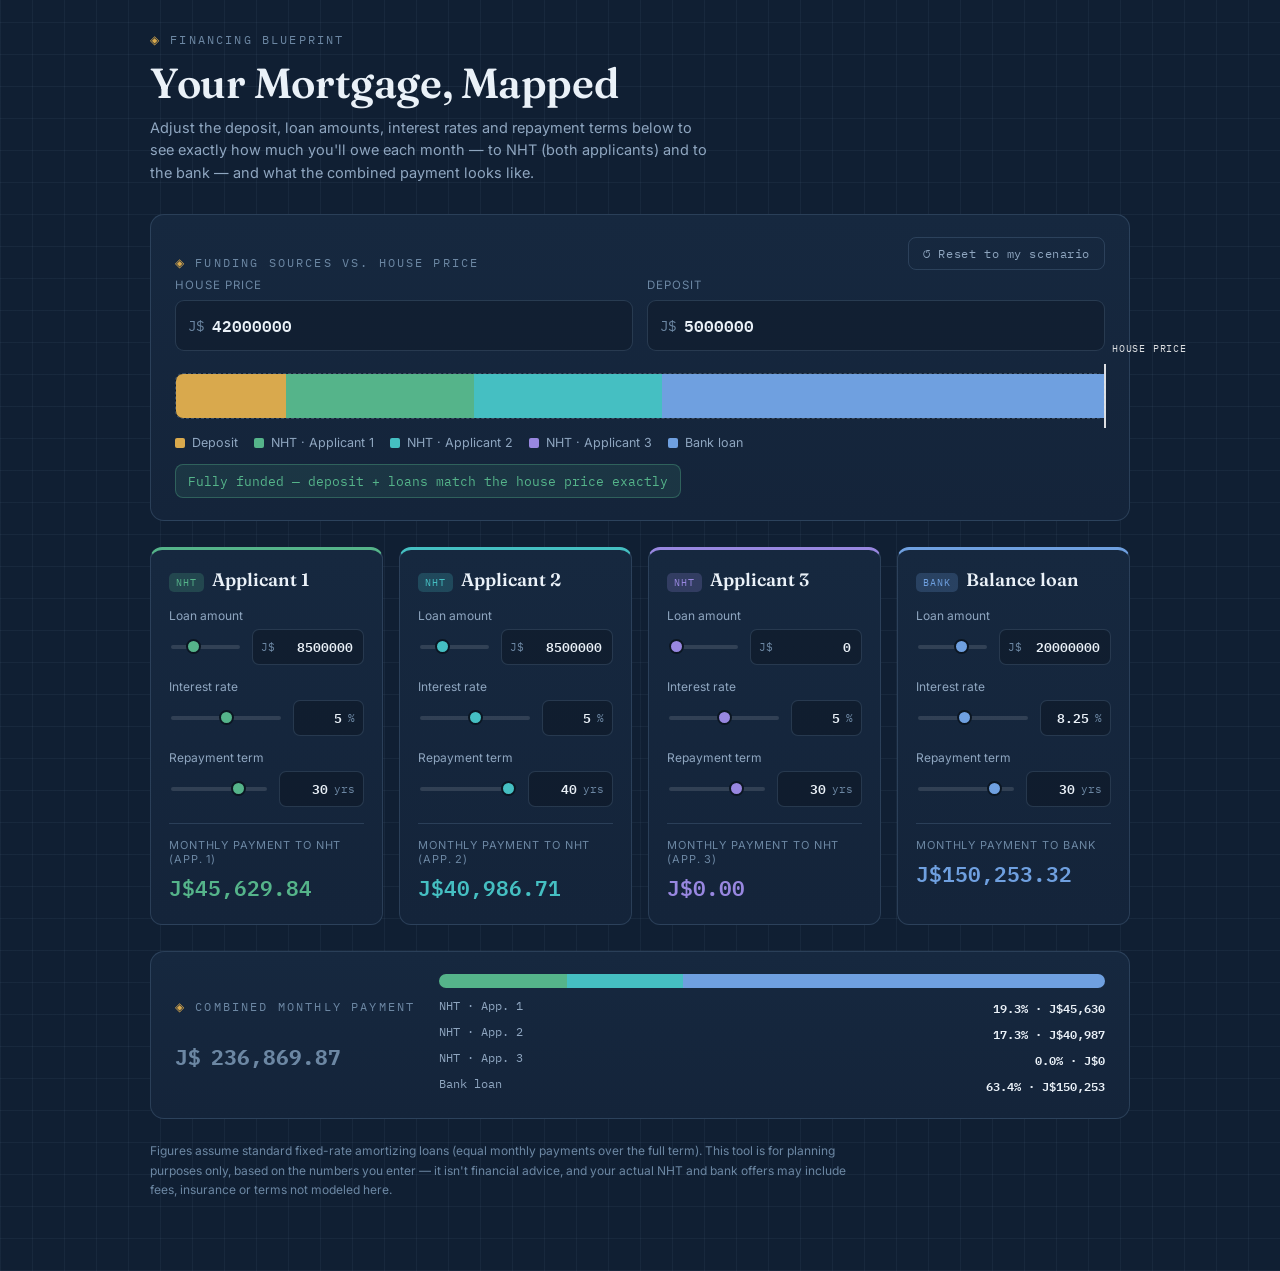
==== index.html @ 1e4eac9e "Split calculator into separate frontend files" ====
<!DOCTYPE html>
<html lang="en">
<head>
<meta charset="UTF-8">
<title>Mortgage Financing Blueprint</title>
<link rel="stylesheet" href="styles.css">
</head>
<body>
<div class="wrap">

  <p class="eyebrow">Financing Blueprint</p>
  <h1>Your Mortgage, Mapped</h1>
  <p class="sub">Adjust the deposit, loan amounts, interest rates and repayment terms below to see exactly how much you'll owe each month — to NHT (both applicants) and to the bank — and what the combined payment looks like.</p>

  <!-- HOUSE PRICE / DEPOSIT -->
  <div class="panel">
    <div class="top-bar-row">
      <p class="eyebrow" style="margin:0;">Funding sources vs. house price</p>
      <button class="reset-btn" id="resetBtn">↺ Reset to my scenario</button>
    </div>

    <div class="top-grid">
      <div class="top-field">
        <label for="housePriceN">House price</label>
        <div class="money-input"><span>J$</span><input type="number" id="housePriceN" value="42000000" step="100000"></div>
      </div>
      <div class="top-field">
        <label for="depositN">Deposit</label>
        <div class="money-input"><span>J$</span><input type="number" id="depositN" value="5000000" step="50000"></div>
      </div>
    </div>

    <div class="blueprint-bar-shell">
      <div class="bar-track" id="barTrack">
        <div class="bar-seg" id="segDeposit" style="background:var(--deposit)"></div>
        <div class="bar-seg" id="segNht1" style="background:var(--nht1)"></div>
        <div class="bar-seg" id="segNht2" style="background:var(--nht2)"></div>
        <div class="bar-seg" id="segNht3" style="background:var(--nht3)"></div>
        <div class="bar-seg" id="segBank" style="background:var(--bank)"></div>
        <div class="price-mark" id="priceMark"></div>
      </div>
    </div>

    <div class="legend">
      <div class="legend-item"><span class="swatch" style="background:var(--deposit)"></span>Deposit</div>
      <div class="legend-item"><span class="swatch" style="background:var(--nht1)"></span>NHT · Applicant 1</div>
      <div class="legend-item"><span class="swatch" style="background:var(--nht2)"></span>NHT · Applicant 2</div>
      <div class="legend-item"><span class="swatch" style="background:var(--nht3)"></span>NHT · Applicant 3</div>
      <div class="legend-item"><span class="swatch" style="background:var(--bank)"></span>Bank loan</div>
    </div>

    <div id="fundingStatus" class="funding-status ok">Fully funded</div>
  </div>

  <!-- LOAN CARDS -->
  <div class="loans-grid">

    <div class="loan-card" style="--accent: var(--nht1)">
      <div class="loan-card-header"><span class="chip">NHT</span><h3>Applicant 1</h3></div>
      <div class="field">
        <div class="field-top"><label>Loan amount</label></div>
        <div class="field-row">
          <input type="range" id="nht1PrincipalR" min="0" max="30000000" step="50000" value="8500000">
          <div class="num-box"><span>J$</span><input type="number" id="nht1PrincipalN" value="8500000" step="50000"></div>
        </div>
      </div>
      <div class="field">
        <div class="field-top"><label>Interest rate</label></div>
        <div class="field-row">
          <input type="range" id="nht1RateR" min="0" max="10" step="0.05" value="5">
          <div class="num-box small"><input type="number" id="nht1RateN" value="5" step="0.05"><span>%</span></div>
        </div>
      </div>
      <div class="field">
        <div class="field-top"><label>Repayment term</label></div>
        <div class="field-row">
          <input type="range" id="nht1YearsR" min="1" max="40" step="1" value="30">
          <div class="num-box small"><input type="number" id="nht1YearsN" value="30" step="1"><span>yrs</span></div>
        </div>
      </div>
      <div class="loan-result">
        <span class="result-label">Monthly payment to NHT (App. 1)</span>
        <span class="result-value" id="nht1Monthly">—</span>
      </div>
    </div>

    <div class="loan-card" style="--accent: var(--nht2)">
      <div class="loan-card-header"><span class="chip">NHT</span><h3>Applicant 2</h3></div>
      <div class="field">
        <div class="field-top"><label>Loan amount</label></div>
        <div class="field-row">
          <input type="range" id="nht2PrincipalR" min="0" max="30000000" step="50000" value="8500000">
          <div class="num-box"><span>J$</span><input type="number" id="nht2PrincipalN" value="8500000" step="50000"></div>
        </div>
      </div>
      <div class="field">
        <div class="field-top"><label>Interest rate</label></div>
        <div class="field-row">
          <input type="range" id="nht2RateR" min="0" max="10" step="0.05" value="5">
          <div class="num-box small"><input type="number" id="nht2RateN" value="5" step="0.05"><span>%</span></div>
        </div>
      </div>
      <div class="field">
        <div class="field-top"><label>Repayment term</label></div>
        <div class="field-row">
          <input type="range" id="nht2YearsR" min="1" max="40" step="1" value="40">
          <div class="num-box small"><input type="number" id="nht2YearsN" value="40" step="1"><span>yrs</span></div>
        </div>
      </div>
      <div class="loan-result">
        <span class="result-label">Monthly payment to NHT (App. 2)</span>
        <span class="result-value" id="nht2Monthly">—</span>
      </div>
    </div>

    <div class="loan-card" style="--accent: var(--nht3)">
      <div class="loan-card-header"><span class="chip">NHT</span><h3>Applicant 3</h3></div>
      <div class="field">
        <div class="field-top"><label>Loan amount</label></div>
        <div class="field-row">
          <input type="range" id="nht3PrincipalR" min="0" max="30000000" step="50000" value="0">
          <div class="num-box"><span>J$</span><input type="number" id="nht3PrincipalN" value="0" step="50000"></div>
        </div>
      </div>
      <div class="field">
        <div class="field-top"><label>Interest rate</label></div>
        <div class="field-row">
          <input type="range" id="nht3RateR" min="0" max="10" step="0.05" value="5">
          <div class="num-box small"><input type="number" id="nht3RateN" value="5" step="0.05"><span>%</span></div>
        </div>
      </div>
      <div class="field">
        <div class="field-top"><label>Repayment term</label></div>
        <div class="field-row">
          <input type="range" id="nht3YearsR" min="1" max="40" step="1" value="30">
          <div class="num-box small"><input type="number" id="nht3YearsN" value="30" step="1"><span>yrs</span></div>
        </div>
      </div>
      <div class="loan-result">
        <span class="result-label">Monthly payment to NHT (App. 3)</span>
        <span class="result-value" id="nht3Monthly">—</span>
      </div>
    </div>

    <div class="loan-card" style="--accent: var(--bank)">
      <div class="loan-card-header"><span class="chip">Bank</span><h3>Balance loan</h3></div>
      <div class="field">
        <div class="field-top"><label>Loan amount</label></div>
        <div class="field-row">
          <input type="range" id="bankPrincipalR" min="0" max="30000000" step="50000" value="20000000">
          <div class="num-box"><span>J$</span><input type="number" id="bankPrincipalN" value="20000000" step="50000"></div>
        </div>
      </div>
      <div class="field">
        <div class="field-top"><label>Interest rate</label></div>
        <div class="field-row">
          <input type="range" id="bankRateR" min="0" max="20" step="0.05" value="8.25">
          <div class="num-box small"><input type="number" id="bankRateN" value="8.25" step="0.05"><span>%</span></div>
        </div>
      </div>
      <div class="field">
        <div class="field-top"><label>Repayment term</label></div>
        <div class="field-row">
          <input type="range" id="bankYearsR" min="1" max="35" step="1" value="30">
          <div class="num-box small"><input type="number" id="bankYearsN" value="30" step="1"><span>yrs</span></div>
        </div>
      </div>
      <div class="loan-result">
        <span class="result-label">Monthly payment to bank</span>
        <span class="result-value" id="bankMonthly">—</span>
      </div>
    </div>

  </div>

  <!-- TOTAL -->
  <div class="panel total-panel">
    <div class="total-left">
      <p class="eyebrow">Combined monthly payment</p>
      <div class="total-value"><span>J$</span> <span id="totalMonthly">0</span></div>
    </div>
    <div class="stack-bar">
      <div class="stack-row" id="paymentStackRow"></div>
      <div class="stack-labels" id="paymentStackLabels"></div>
    </div>
  </div>

  <p class="footnote">Figures assume standard fixed-rate amortizing loans (equal monthly payments over the full term). This tool is for planning purposes only, based on the numbers you enter — it isn't financial advice, and your actual NHT and bank offers may include fees, insurance or terms not modeled here.</p>

</div>

<script src="script.js"></script>
</body>
</html>
---- styles.css ----
@import url('https://fonts.googleapis.com/css2?family=Fraunces:opsz,wght@9..144,400;9..144,600;9..144,700&family=Inter:wght@400;500;600;700&family=IBM+Plex+Mono:wght@400;500;600&display=swap');

  :root{
    --bg: #101F33;
    --panel: #16283F;
    --panel-2: #14243A;
    --panel-border: rgba(147,185,220,0.18);
    --grid-line: rgba(160,196,230,0.055);
    --text: #EAF1F8;
    --muted: #8FA6C0;
    --muted-2: #6C87A3;
    --deposit: #D9A94D;
    --nht1: #55B48A;
    --nht2: #45BFC2;
    --nht3: #9887E0;
    --bank: #6FA0E0;
    --danger: #E17A6B;
    --ok: #55B48A;
  }

  *{ box-sizing: border-box; }

  body{
    margin:0;
    background:
      repeating-linear-gradient(0deg, var(--grid-line) 0px, var(--grid-line) 1px, transparent 1px, transparent 32px),
      repeating-linear-gradient(90deg, var(--grid-line) 0px, var(--grid-line) 1px, transparent 1px, transparent 32px),
      var(--bg);
    color: var(--text);
    font-family: 'Inter', sans-serif;
    padding: 32px 18px 60px;
    min-height: 100vh;
  }

  .wrap{ max-width: 980px; margin: 0 auto; }

  .eyebrow{
    font-family: 'IBM Plex Mono', monospace;
    font-size: 12px;
    letter-spacing: 0.18em;
    text-transform: uppercase;
    color: var(--muted-2);
    margin: 0 0 10px;
  }
  .eyebrow::before{ content: "◈ "; color: var(--deposit); }

  h1{
    font-family: 'Fraunces', serif;
    font-weight: 600;
    font-size: clamp(28px, 4.4vw, 42px);
    margin: 0 0 8px;
    letter-spacing: -0.01em;
  }
  .sub{
    color: var(--muted);
    font-size: 14.5px;
    max-width: 560px;
    line-height: 1.55;
    margin: 0 0 30px;
  }

  .panel{
    background: linear-gradient(180deg, var(--panel), var(--panel-2));
    border: 1px solid var(--panel-border);
    border-radius: 14px;
    padding: 22px 24px;
  }

  /* ---- top summary ---- */
  .top-grid{
    display:grid;
    grid-template-columns: 1fr 1fr;
    gap: 14px;
    margin-bottom: 18px;
  }
  @media (max-width: 620px){ .top-grid{ grid-template-columns: 1fr; } }

  .top-field label{
    display:block;
    font-size: 11.5px;
    text-transform: uppercase;
    letter-spacing: 0.09em;
    color: var(--muted-2);
    margin-bottom: 8px;
  }
  .top-field .money-input{
    width: 100%;
  }

  .money-input{
    display:flex;
    align-items:center;
    background: rgba(0,0,0,0.18);
    border: 1px solid var(--panel-border);
    border-radius: 9px;
    padding: 10px 12px;
  }
  .money-input span{ color: var(--muted-2); font-family:'IBM Plex Mono',monospace; font-size:14px; margin-right:6px;}
  .money-input input{
    border:none; background:transparent; color: var(--text);
    font-family:'IBM Plex Mono', monospace; font-size: 16px; font-weight:600;
    width:100%; outline:none;
  }

  /* ---- blueprint bar ---- */
  .blueprint-bar-shell{ margin-top: 22px; }
  .bar-track{
    position: relative;
    height: 46px;
    border-radius: 8px;
    overflow: visible;
    display:flex;
    background: rgba(0,0,0,0.25);
    border: 1px dashed rgba(160,196,230,0.3);
  }
  .bar-seg{
    height: 100%;
    position: relative;
    transition: width 0.15s ease;
  }
  .bar-seg:first-child{ border-radius: 7px 0 0 7px; }
  .price-mark{
    position:absolute;
    top: -10px;
    bottom: -10px;
    width: 0;
    border-left: 2px solid #fff;
    opacity: 0.85;
  }
  .price-mark::after{
    content: "HOUSE PRICE";
    position:absolute;
    top: -22px;
    left: 6px;
    font-family:'IBM Plex Mono', monospace;
    font-size: 10px;
    letter-spacing: 0.08em;
    color: #fff;
    white-space:nowrap;
  }
  .legend{
    display:flex; flex-wrap:wrap; gap: 16px;
    margin-top: 16px;
  }
  .legend-item{ display:flex; align-items:center; gap:7px; font-size: 12.5px; color: var(--muted); }
  .swatch{ width:10px; height:10px; border-radius:2px; display:inline-block; }

  .funding-status{
    margin-top: 14px;
    font-family:'IBM Plex Mono', monospace;
    font-size: 12.5px;
    padding: 8px 12px;
    border-radius: 8px;
    display:inline-block;
  }
  .funding-status.ok{ background: rgba(85,180,138,0.12); color: var(--ok); border:1px solid rgba(85,180,138,0.35); }
  .funding-status.bad{ background: rgba(225,122,107,0.12); color: var(--danger); border:1px solid rgba(225,122,107,0.35); }

  /* ---- loan cards ---- */
  .loans-grid{
    display:grid;
    grid-template-columns: repeat(auto-fit, minmax(210px, 1fr));
    gap: 16px;
    margin: 26px 0;
  }
  @media (max-width: 620px){ .loans-grid{ grid-template-columns: 1fr; } }

  .loan-card{
    background: linear-gradient(180deg, var(--panel), var(--panel-2));
    border: 1px solid var(--panel-border);
    border-top: 3px solid var(--accent);
    border-radius: 12px;
    padding: 18px 18px 20px;
  }
  .loan-card-header{ display:flex; align-items:baseline; gap:8px; margin-bottom: 16px; }
  .chip{
    font-family:'IBM Plex Mono', monospace;
    font-size: 10px;
    letter-spacing: 0.1em;
    background: color-mix(in srgb, var(--accent) 22%, transparent);
    color: var(--accent);
    padding: 3px 7px;
    border-radius: 5px;
    text-transform: uppercase;
  }
  .loan-card h3{ margin:0; font-family:'Fraunces', serif; font-weight:600; font-size: 18px; }

  .field{ margin-bottom: 14px; }
  .field-top{
    display:flex; justify-content:space-between; align-items:baseline;
    margin-bottom: 6px;
  }
  .field-top label{ font-size: 12px; color: var(--muted); }
  .field-top .val{
    font-family:'IBM Plex Mono', monospace;
    font-size: 12.5px;
    color: var(--text);
    background: rgba(0,0,0,0.2);
    padding: 2px 7px;
    border-radius: 5px;
  }

  .field-row{ display:flex; align-items:center; gap:10px; }
  .field-row input[type="range"]{ flex:1; min-width: 0; }

  .num-box{
    display:flex; align-items:center; gap:4px;
    background: rgba(0,0,0,0.22);
    border: 1px solid var(--panel-border);
    border-radius: 7px;
    padding: 5px 8px;
    flex: 0 0 auto;
  }
  .num-box span{ color: var(--muted-2); font-family:'IBM Plex Mono', monospace; font-size: 10.5px; white-space:nowrap; }
  .num-box input[type="number"]{
    border:none; background:transparent; color: var(--text);
    font-family:'IBM Plex Mono', monospace; font-size: 12.5px; font-weight:600;
    width: 76px; outline:none; text-align:right;
    -moz-appearance: textfield;
  }
  .num-box.small input[type="number"]{ width: 42px; }
  .num-box input[type="number"]::-webkit-outer-spin-button,
  .num-box input[type="number"]::-webkit-inner-spin-button{ -webkit-appearance:none; margin:0; }

  input[type="range"]{
    -webkit-appearance:none;
    width:100%;
    height: 4px;
    border-radius: 3px;
    background: rgba(255,255,255,0.12);
    outline:none;
  }
  input[type="range"]::-webkit-slider-thumb{
    -webkit-appearance:none;
    width:15px; height:15px; border-radius:50%;
    background: var(--accent);
    border: 2px solid #0b1622;
    cursor:pointer;
    margin-top:-1px;
  }
  input[type="range"]::-moz-range-thumb{
    width:13px; height:13px; border-radius:50%;
    background: var(--accent); border: 2px solid #0b1622; cursor:pointer;
  }

  .loan-result{
    margin-top: 16px;
    padding-top: 14px;
    border-top: 1px solid var(--panel-border);
  }
  .loan-result .result-label{
    display:block; font-size: 11px; text-transform:uppercase; letter-spacing:0.08em; color: var(--muted-2); margin-bottom: 4px;
  }
  .loan-result .result-value{
    font-family:'IBM Plex Mono', monospace;
    font-size: 21px; font-weight: 600; color: var(--accent);
  }

  /* ---- total panel ---- */
  .total-panel{
    display:flex; flex-wrap:wrap; gap: 24px; align-items:center; justify-content:space-between;
  }
  .total-left .eyebrow{ margin-bottom: 6px; }
  .total-value{
    font-family:'Fraunces', serif;
    font-weight: 700;
    font-size: clamp(34px, 5.6vw, 52px);
    color: var(--text);
    line-height:1;
  }
  .total-value span{ color: var(--muted-2); font-size: 0.4em; font-family:'IBM Plex Mono',monospace; }

  .stack-bar{
    flex: 1 1 260px;
    min-width: 220px;
  }
  .stack-row{ display:flex; height: 14px; border-radius: 7px; overflow:hidden; background: rgba(0,0,0,0.25); margin-bottom: 10px;}
  .stack-seg{ height:100%; }
  .stack-labels{ display:flex; flex-direction:column; gap:6px; font-family:'IBM Plex Mono', monospace; font-size: 12px; }
  .stack-labels .row{ display:flex; justify-content:space-between; color: var(--muted); }
  .stack-labels .row b{ color: var(--text); font-weight:600; }

  .reset-btn{
    background: transparent;
    border: 1px solid var(--panel-border);
    color: var(--muted);
    font-family:'IBM Plex Mono', monospace;
    font-size: 11.5px;
    letter-spacing: 0.05em;
    padding: 8px 14px;
    border-radius: 8px;
    cursor:pointer;
    transition: all 0.15s ease;
  }
  .reset-btn:hover{ color: var(--text); border-color: var(--muted); }

  .top-bar-row{ display:flex; justify-content:space-between; align-items:flex-end; gap: 12px; flex-wrap:wrap; margin-bottom: 8px;}

  .footnote{
    margin-top: 22px;
    font-size: 12px;
    color: var(--muted-2);
    line-height: 1.6;
    max-width: 700px;
  }
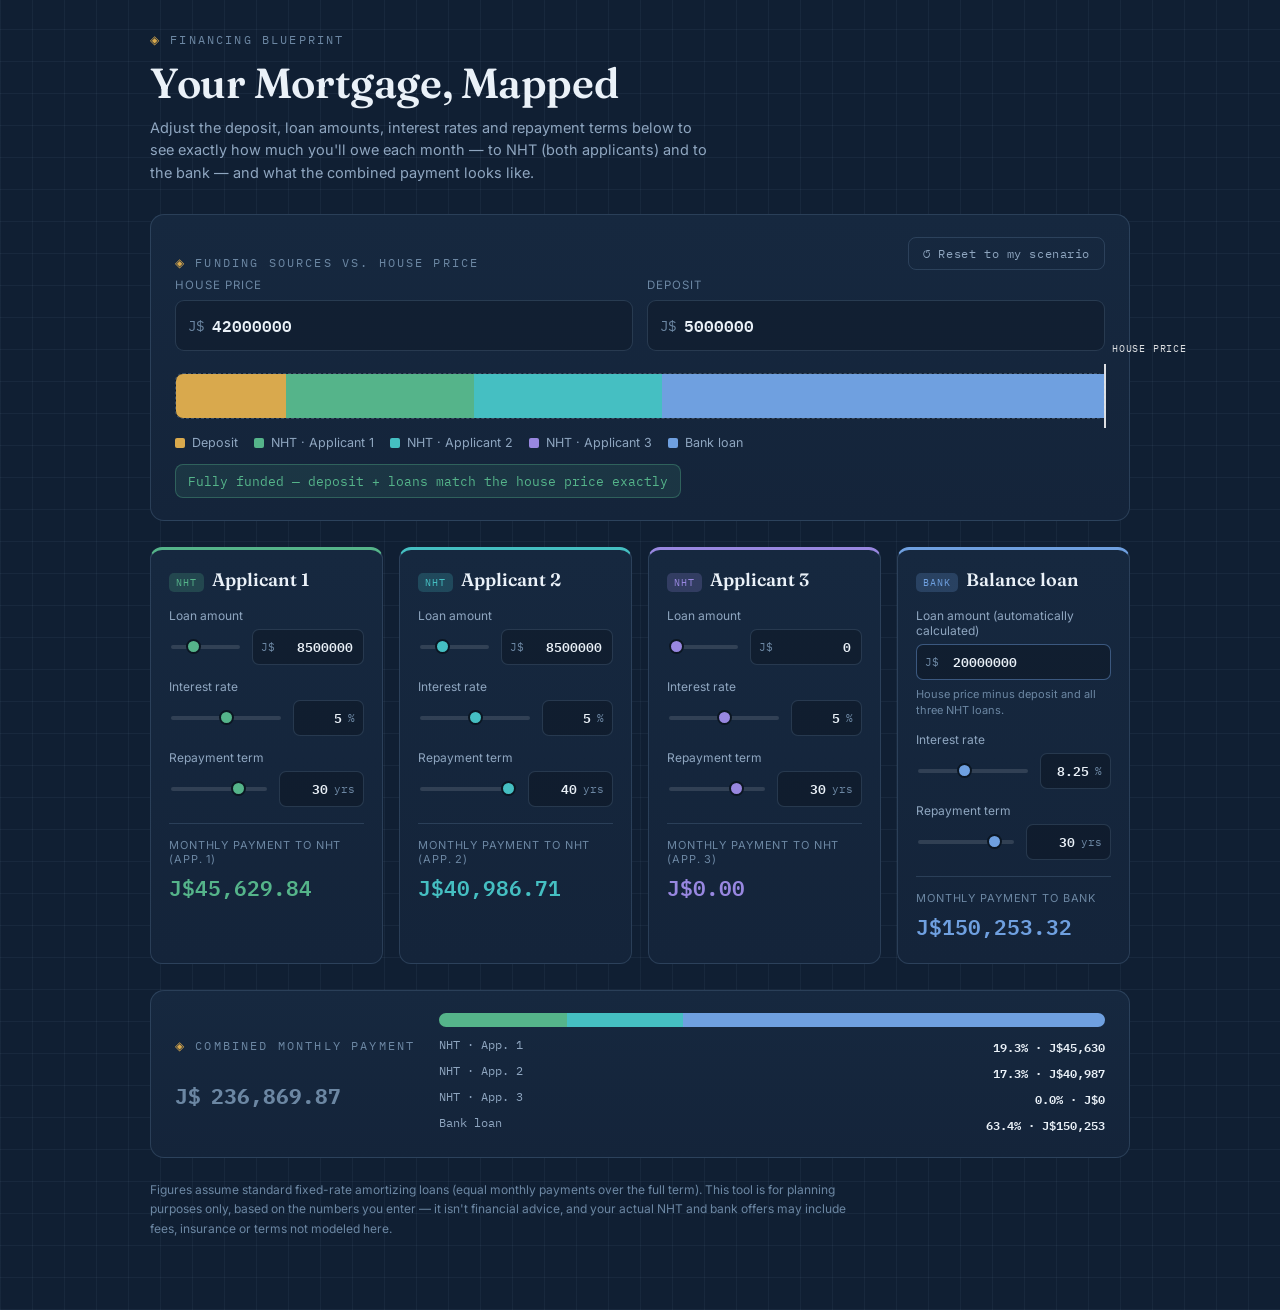
==== commit 6d08c1f6: "Calculate bank balance loan automatically" ====
--- a/index.html
+++ b/index.html
@@ -145,11 +145,11 @@
     <div class="loan-card" style="--accent: var(--bank)">
       <div class="loan-card-header"><span class="chip">Bank</span><h3>Balance loan</h3></div>
       <div class="field">
-        <div class="field-top"><label>Loan amount</label></div>
+        <div class="field-top"><label>Loan amount (automatically calculated)</label></div>
         <div class="field-row">
-          <input type="range" id="bankPrincipalR" min="0" max="30000000" step="50000" value="20000000">
-          <div class="num-box"><span>J$</span><input type="number" id="bankPrincipalN" value="20000000" step="50000"></div>
+          <div class="num-box calculated-value"><span>J$</span><input type="number" id="bankPrincipalN" value="20000000" readonly aria-label="Calculated bank balance loan amount"></div>
         </div>
+        <p class="field-note">House price minus deposit and all three NHT loans.</p>
       </div>
       <div class="field">
         <div class="field-top"><label>Interest rate</label></div>
--- a/styles.css
+++ b/styles.css
@@ -219,6 +219,9 @@
     -moz-appearance: textfield;
   }
   .num-box.small input[type="number"]{ width: 42px; }
+  .num-box.calculated-value{ width:100%; border-color:color-mix(in srgb, var(--bank) 45%, transparent); }
+  .num-box.calculated-value input{ cursor:default; }
+  .field-note{ margin:7px 0 0; color:var(--muted-2); font-size:11px; line-height:1.4; }
   .num-box input[type="number"]::-webkit-outer-spin-button,
   .num-box input[type="number"]::-webkit-inner-spin-button{ -webkit-appearance:none; margin:0; }
 
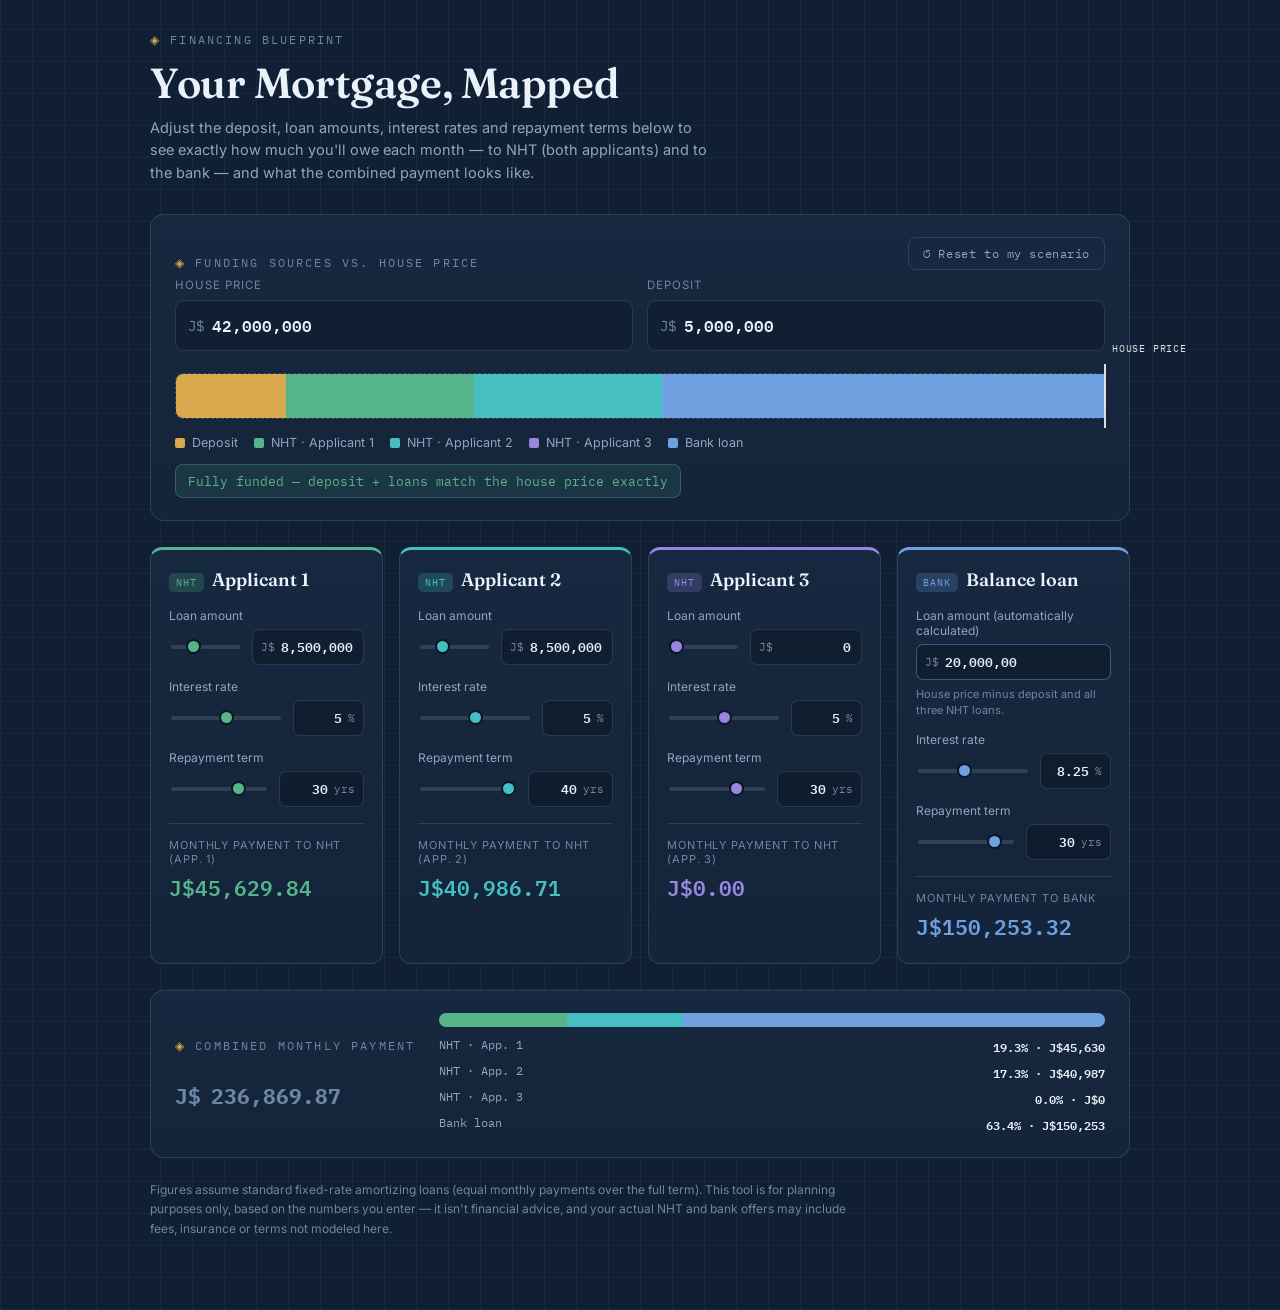
==== commit b2204603: "Format currency inputs with thousands separators" ====
--- a/index.html
+++ b/index.html
@@ -2,6 +2,7 @@
 <html lang="en">
 <head>
 <meta charset="UTF-8">
+<meta name="viewport" content="width=device-width, initial-scale=1">
 <title>Mortgage Financing Blueprint</title>
 <link rel="stylesheet" href="styles.css">
 </head>
@@ -22,11 +23,11 @@
     <div class="top-grid">
       <div class="top-field">
         <label for="housePriceN">House price</label>
-        <div class="money-input"><span>J$</span><input type="number" id="housePriceN" value="42000000" step="100000"></div>
+        <div class="money-input"><span>J$</span><input type="text" inputmode="numeric" data-currency id="housePriceN" value="42,000,000"></div>
       </div>
       <div class="top-field">
         <label for="depositN">Deposit</label>
-        <div class="money-input"><span>J$</span><input type="number" id="depositN" value="5000000" step="50000"></div>
+        <div class="money-input"><span>J$</span><input type="text" inputmode="numeric" data-currency id="depositN" value="5,000,000"></div>
       </div>
     </div>
 
@@ -61,7 +62,7 @@
         <div class="field-top"><label>Loan amount</label></div>
         <div class="field-row">
           <input type="range" id="nht1PrincipalR" min="0" max="30000000" step="50000" value="8500000">
-          <div class="num-box"><span>J$</span><input type="number" id="nht1PrincipalN" value="8500000" step="50000"></div>
+          <div class="num-box"><span>J$</span><input type="text" inputmode="numeric" data-currency id="nht1PrincipalN" value="8,500,000"></div>
         </div>
       </div>
       <div class="field">
@@ -90,7 +91,7 @@
         <div class="field-top"><label>Loan amount</label></div>
         <div class="field-row">
           <input type="range" id="nht2PrincipalR" min="0" max="30000000" step="50000" value="8500000">
-          <div class="num-box"><span>J$</span><input type="number" id="nht2PrincipalN" value="8500000" step="50000"></div>
+          <div class="num-box"><span>J$</span><input type="text" inputmode="numeric" data-currency id="nht2PrincipalN" value="8,500,000"></div>
         </div>
       </div>
       <div class="field">
@@ -119,7 +120,7 @@
         <div class="field-top"><label>Loan amount</label></div>
         <div class="field-row">
           <input type="range" id="nht3PrincipalR" min="0" max="30000000" step="50000" value="0">
-          <div class="num-box"><span>J$</span><input type="number" id="nht3PrincipalN" value="0" step="50000"></div>
+          <div class="num-box"><span>J$</span><input type="text" inputmode="numeric" data-currency id="nht3PrincipalN" value="0"></div>
         </div>
       </div>
       <div class="field">
@@ -147,7 +148,7 @@
       <div class="field">
         <div class="field-top"><label>Loan amount (automatically calculated)</label></div>
         <div class="field-row">
-          <div class="num-box calculated-value"><span>J$</span><input type="number" id="bankPrincipalN" value="20000000" readonly aria-label="Calculated bank balance loan amount"></div>
+          <div class="num-box calculated-value"><span>J$</span><input type="text" inputmode="numeric" data-currency id="bankPrincipalN" value="20,000,000" readonly aria-label="Calculated bank balance loan amount"></div>
         </div>
         <p class="field-note">House price minus deposit and all three NHT loans.</p>
       </div>
--- a/styles.css
+++ b/styles.css
@@ -20,6 +20,8 @@
 
   *{ box-sizing: border-box; }
 
+  html{ -webkit-text-size-adjust:100%; }
+
   body{
     margin:0;
     background:
@@ -212,13 +214,13 @@
     flex: 0 0 auto;
   }
   .num-box span{ color: var(--muted-2); font-family:'IBM Plex Mono', monospace; font-size: 10.5px; white-space:nowrap; }
-  .num-box input[type="number"]{
+  .num-box input{
     border:none; background:transparent; color: var(--text);
     font-family:'IBM Plex Mono', monospace; font-size: 12.5px; font-weight:600;
     width: 76px; outline:none; text-align:right;
     -moz-appearance: textfield;
   }
-  .num-box.small input[type="number"]{ width: 42px; }
+  .num-box.small input{ width: 42px; }
   .num-box.calculated-value{ width:100%; border-color:color-mix(in srgb, var(--bank) 45%, transparent); }
   .num-box.calculated-value input{ cursor:default; }
   .field-note{ margin:7px 0 0; color:var(--muted-2); font-size:11px; line-height:1.4; }
@@ -306,3 +308,64 @@
     line-height: 1.6;
     max-width: 700px;
   }
+
+  /* ---- responsive layout ---- */
+  @media (max-width: 760px){
+    body{ padding:24px 14px 44px; }
+    .panel{ padding:20px; }
+    .loans-grid{ grid-template-columns:repeat(2, minmax(0, 1fr)); }
+    .total-panel{ align-items:stretch; }
+    .total-left, .stack-bar{ flex-basis:100%; min-width:0; }
+  }
+
+  @media (max-width: 560px){
+    body{ padding:20px 12px 36px; }
+    h1{ font-size:clamp(28px, 10vw, 36px); line-height:1.08; }
+    .sub{ font-size:14px; margin-bottom:24px; }
+    .panel{ padding:16px; border-radius:12px; }
+
+    .top-bar-row{ align-items:stretch; gap:14px; }
+    .top-bar-row .eyebrow{ width:100%; }
+    .reset-btn{ width:100%; min-height:44px; }
+    .top-grid{ grid-template-columns:1fr; gap:12px; }
+    .money-input{ padding:11px 12px; }
+    .money-input input{ min-width:0; font-size:16px; }
+
+    .blueprint-bar-shell{ margin-top:28px; }
+    .bar-track{ height:38px; }
+    .price-mark::after{ top:-20px; left:auto; right:6px; font-size:9px; }
+    .legend{ display:grid; grid-template-columns:repeat(2, minmax(0, 1fr)); gap:10px 12px; }
+    .legend-item{ min-width:0; font-size:11.5px; }
+    .funding-status{ display:block; width:100%; font-size:11.5px; line-height:1.5; }
+
+    .loans-grid{ grid-template-columns:1fr; gap:14px; margin:20px 0; }
+    .loan-card{ padding:16px; }
+    .field{ margin-bottom:16px; }
+    .field-row{ gap:12px; }
+    .field-row input[type="range"]{ height:8px; }
+    input[type="range"]::-webkit-slider-thumb{ width:22px; height:22px; }
+    input[type="range"]::-moz-range-thumb{ width:20px; height:20px; }
+    .num-box{ padding:8px 9px; }
+    .num-box input{ font-size:16px; width:92px; }
+    .num-box.small input{ width:52px; }
+    .loan-result .result-value{ overflow-wrap:anywhere; }
+
+    .total-panel{ gap:20px; }
+    .total-value{ font-size:clamp(32px, 12vw, 46px); overflow-wrap:anywhere; }
+    .stack-labels{ font-size:11px; }
+    .stack-labels .row{ gap:12px; align-items:flex-start; }
+    .stack-labels .row span{ min-width:0; }
+    .stack-labels .row b{ flex:0 0 auto; text-align:right; }
+  }
+
+  @media (max-width: 360px){
+    body{ padding-inline:8px; }
+    .panel, .loan-card{ padding:14px; }
+    .legend{ grid-template-columns:1fr; }
+    .field-row{ align-items:stretch; flex-direction:column; }
+    .field-row .num-box{ width:100%; }
+    .field-row .num-box input{ width:100%; }
+    .field-row input[type="range"]{ width:100%; min-height:22px; }
+    .stack-labels .row{ flex-direction:column; gap:2px; }
+    .stack-labels .row b{ text-align:left; }
+  }
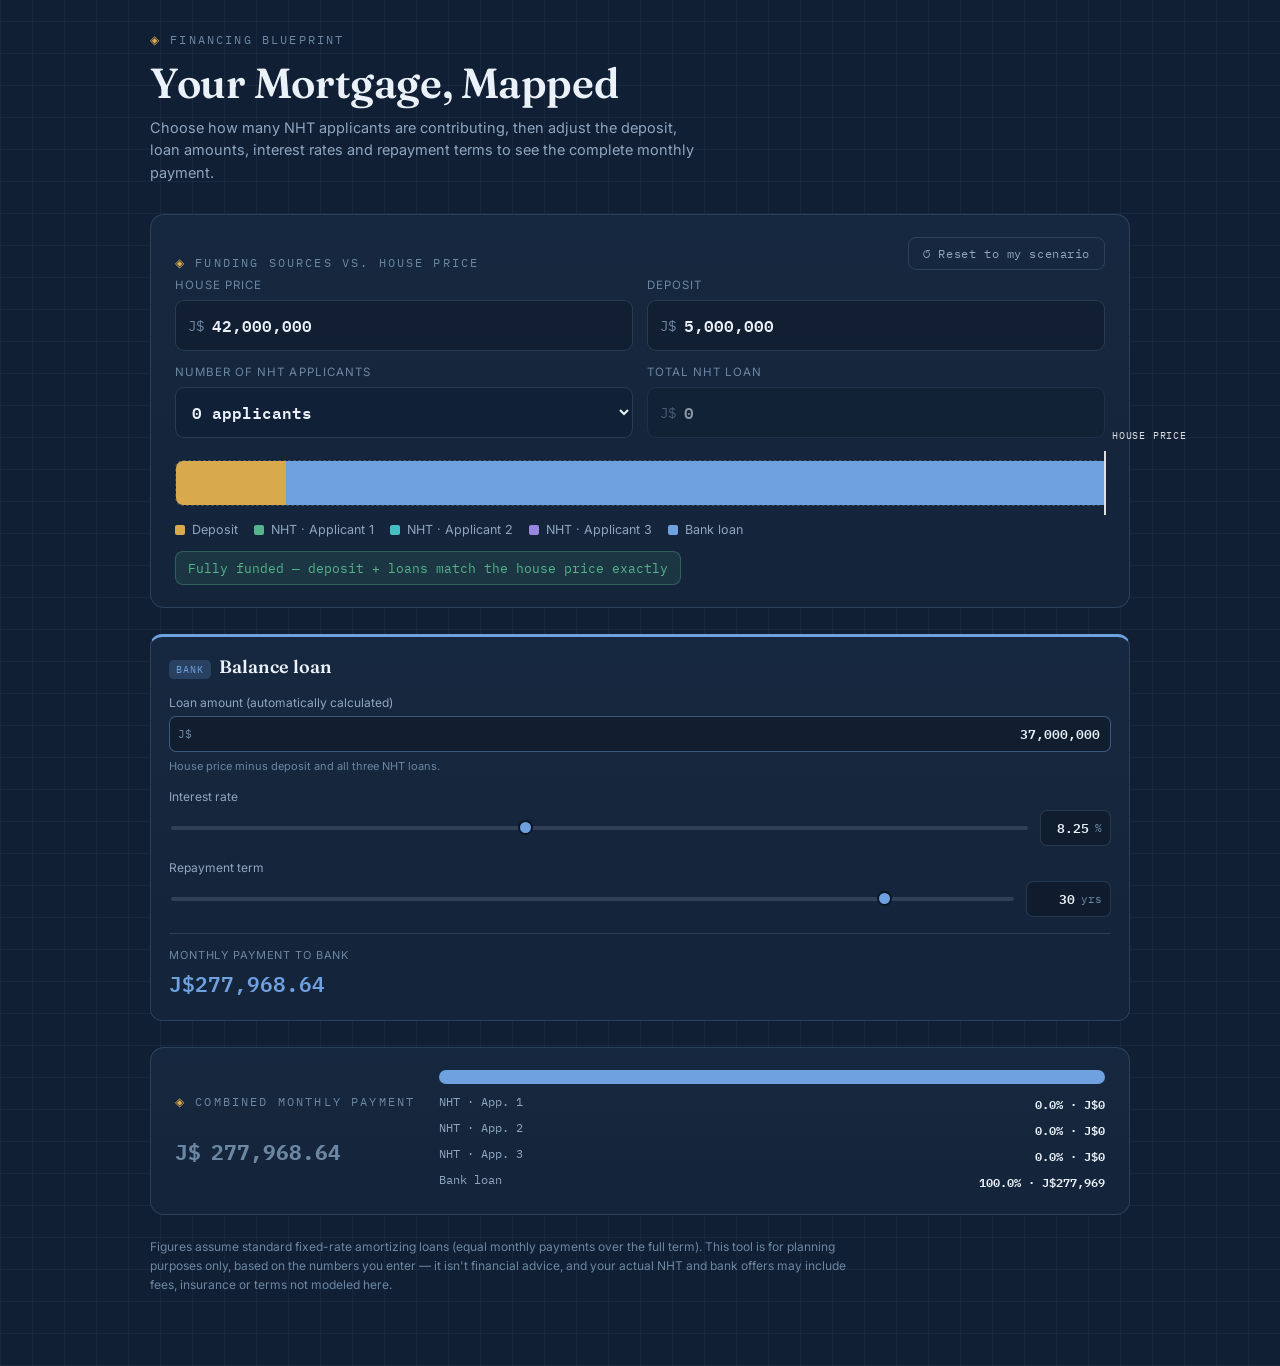
==== commit 7f9adad6: "Add configurable NHT applicant loans" ====
--- a/index.html
+++ b/index.html
@@ -11,7 +11,7 @@
 
   <p class="eyebrow">Financing Blueprint</p>
   <h1>Your Mortgage, Mapped</h1>
-  <p class="sub">Adjust the deposit, loan amounts, interest rates and repayment terms below to see exactly how much you'll owe each month — to NHT (both applicants) and to the bank — and what the combined payment looks like.</p>
+  <p class="sub">Choose how many NHT applicants are contributing, then adjust the deposit, loan amounts, interest rates and repayment terms to see the complete monthly payment.</p>
 
   <!-- HOUSE PRICE / DEPOSIT -->
   <div class="panel">
@@ -23,11 +23,24 @@
     <div class="top-grid">
       <div class="top-field">
         <label for="housePriceN">House price</label>
-        <div class="money-input"><span>J$</span><input type="text" inputmode="numeric" data-currency id="housePriceN" value="42,000,000"></div>
+        <div class="money-input"><span>J$</span><input type="text" inputmode="decimal" data-currency id="housePriceN" value="42,000,000"></div>
       </div>
       <div class="top-field">
         <label for="depositN">Deposit</label>
-        <div class="money-input"><span>J$</span><input type="text" inputmode="numeric" data-currency id="depositN" value="5,000,000"></div>
+        <div class="money-input"><span>J$</span><input type="text" inputmode="decimal" data-currency id="depositN" value="5,000,000"></div>
+      </div>
+      <div class="top-field">
+        <label for="nhtApplicantCount">Number of NHT applicants</label>
+        <select class="select-input" id="nhtApplicantCount">
+          <option value="0" selected>0 applicants</option>
+          <option value="1">1 applicant</option>
+          <option value="2">2 applicants</option>
+          <option value="3">3 applicants</option>
+        </select>
+      </div>
+      <div class="top-field">
+        <label for="nhtTotalN">Total NHT loan</label>
+        <div class="money-input" id="nhtTotalWrap"><span>J$</span><input type="text" inputmode="decimal" data-currency id="nhtTotalN" value="0" disabled></div>
       </div>
     </div>
 
@@ -56,13 +69,13 @@
   <!-- LOAN CARDS -->
   <div class="loans-grid">
 
-    <div class="loan-card" style="--accent: var(--nht1)">
+    <div class="loan-card nht-card is-hidden" data-nht-applicant="1" style="--accent: var(--nht1)">
       <div class="loan-card-header"><span class="chip">NHT</span><h3>Applicant 1</h3></div>
       <div class="field">
         <div class="field-top"><label>Loan amount</label></div>
         <div class="field-row">
           <input type="range" id="nht1PrincipalR" min="0" max="30000000" step="50000" value="8500000">
-          <div class="num-box"><span>J$</span><input type="text" inputmode="numeric" data-currency id="nht1PrincipalN" value="8,500,000"></div>
+          <div class="num-box"><span>J$</span><input type="text" inputmode="decimal" data-currency id="nht1PrincipalN" value="0"></div>
         </div>
       </div>
       <div class="field">
@@ -85,13 +98,13 @@
       </div>
     </div>
 
-    <div class="loan-card" style="--accent: var(--nht2)">
+    <div class="loan-card nht-card is-hidden" data-nht-applicant="2" style="--accent: var(--nht2)">
       <div class="loan-card-header"><span class="chip">NHT</span><h3>Applicant 2</h3></div>
       <div class="field">
         <div class="field-top"><label>Loan amount</label></div>
         <div class="field-row">
           <input type="range" id="nht2PrincipalR" min="0" max="30000000" step="50000" value="8500000">
-          <div class="num-box"><span>J$</span><input type="text" inputmode="numeric" data-currency id="nht2PrincipalN" value="8,500,000"></div>
+          <div class="num-box"><span>J$</span><input type="text" inputmode="decimal" data-currency id="nht2PrincipalN" value="0"></div>
         </div>
       </div>
       <div class="field">
@@ -114,13 +127,13 @@
       </div>
     </div>
 
-    <div class="loan-card" style="--accent: var(--nht3)">
+    <div class="loan-card nht-card is-hidden" data-nht-applicant="3" style="--accent: var(--nht3)">
       <div class="loan-card-header"><span class="chip">NHT</span><h3>Applicant 3</h3></div>
       <div class="field">
         <div class="field-top"><label>Loan amount</label></div>
         <div class="field-row">
           <input type="range" id="nht3PrincipalR" min="0" max="30000000" step="50000" value="0">
-          <div class="num-box"><span>J$</span><input type="text" inputmode="numeric" data-currency id="nht3PrincipalN" value="0"></div>
+          <div class="num-box"><span>J$</span><input type="text" inputmode="decimal" data-currency id="nht3PrincipalN" value="0"></div>
         </div>
       </div>
       <div class="field">
--- a/styles.css
+++ b/styles.css
@@ -103,6 +103,22 @@
     font-family:'IBM Plex Mono', monospace; font-size: 16px; font-weight:600;
     width:100%; outline:none;
   }
+  .money-input:has(input:disabled){ opacity:0.55; }
+  .money-input input:disabled{ cursor:not-allowed; }
+  .select-input{
+    width:100%;
+    min-height:43px;
+    border:1px solid var(--panel-border);
+    border-radius:9px;
+    background:#102037;
+    color:var(--text);
+    padding:10px 12px;
+    font:600 16px 'IBM Plex Mono', monospace;
+    outline:none;
+  }
+  .select-input:focus, .money-input:focus-within, .num-box:focus-within{
+    border-color:rgba(111,160,224,0.7);
+  }
 
   /* ---- blueprint bar ---- */
   .blueprint-bar-shell{ margin-top: 22px; }
@@ -174,6 +190,7 @@
     border-radius: 12px;
     padding: 18px 18px 20px;
   }
+  .loan-card.is-hidden{ display:none; }
   .loan-card-header{ display:flex; align-items:baseline; gap:8px; margin-bottom: 16px; }
   .chip{
     font-family:'IBM Plex Mono', monospace;
@@ -222,7 +239,12 @@
   }
   .num-box.small input{ width: 42px; }
   .num-box.calculated-value{ width:100%; border-color:color-mix(in srgb, var(--bank) 45%, transparent); }
-  .num-box.calculated-value input{ cursor:default; }
+  .num-box.calculated-value input{
+    flex:1 1 auto;
+    width:100%;
+    min-width:0;
+    cursor:default;
+  }
   .field-note{ margin:7px 0 0; color:var(--muted-2); font-size:11px; line-height:1.4; }
   .num-box input[type="number"]::-webkit-outer-spin-button,
   .num-box input[type="number"]::-webkit-inner-spin-button{ -webkit-appearance:none; margin:0; }
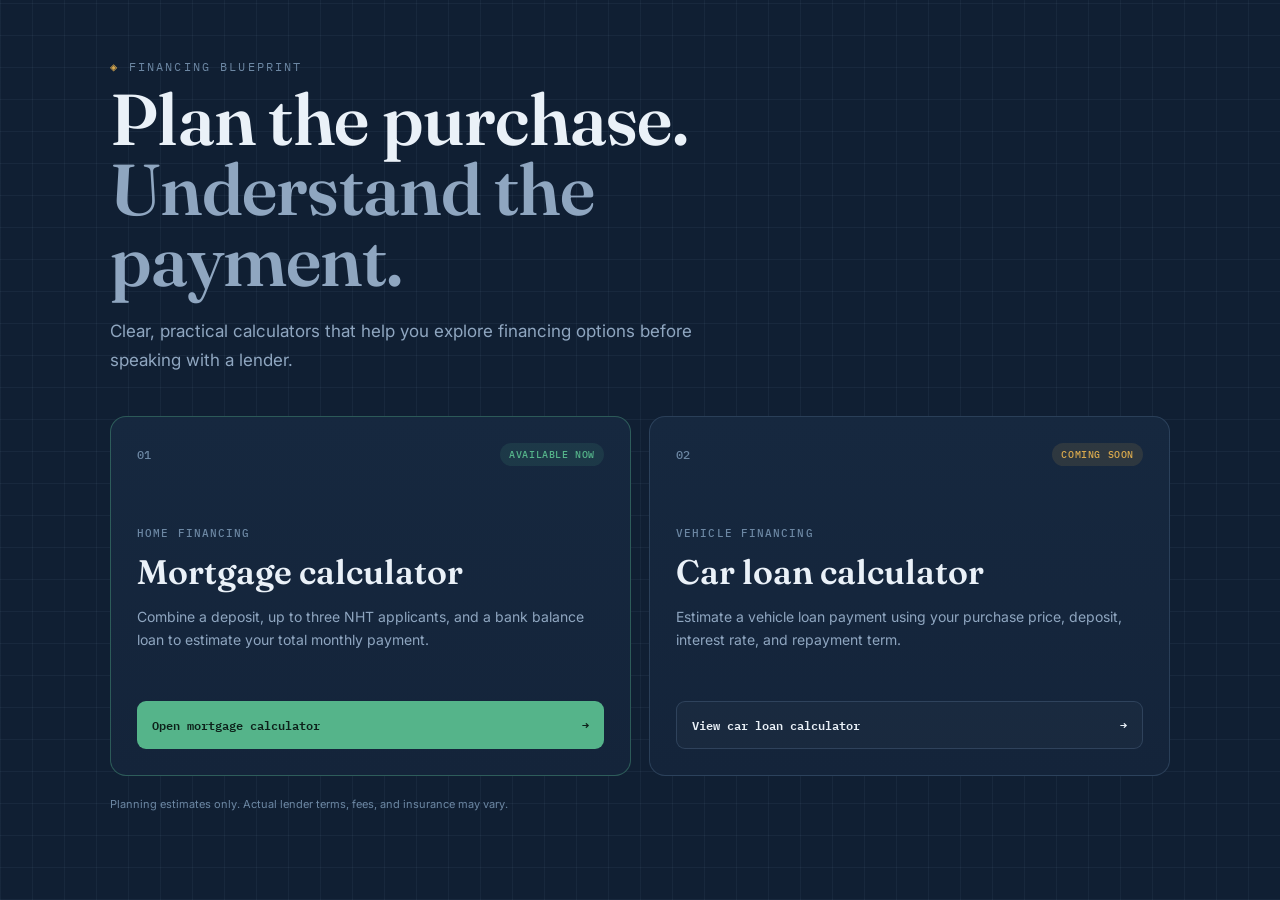
==== commit 9ad82cdc: "Add calculator homepage and car loan preview" ====
--- a/index.html
+++ b/index.html
@@ -3,206 +3,47 @@
 <head>
 <meta charset="UTF-8">
 <meta name="viewport" content="width=device-width, initial-scale=1">
-<title>Mortgage Financing Blueprint</title>
+<meta name="description" content="Simple planning tools for mortgages and car loans in Jamaica.">
+<title>Financing Blueprint</title>
 <link rel="stylesheet" href="styles.css">
 </head>
-<body>
-<div class="wrap">
+<body class="home-page">
+<main class="home-shell">
+  <header class="home-hero">
+    <p class="eyebrow">Financing Blueprint</p>
+    <h1>Plan the purchase.<br><span>Understand the payment.</span></h1>
+    <p class="home-intro">Clear, practical calculators that help you explore financing options before speaking with a lender.</p>
+  </header>
 
-  <p class="eyebrow">Financing Blueprint</p>
-  <h1>Your Mortgage, Mapped</h1>
-  <p class="sub">Choose how many NHT applicants are contributing, then adjust the deposit, loan amounts, interest rates and repayment terms to see the complete monthly payment.</p>
+  <section class="tool-grid" aria-label="Available calculators">
+    <article class="tool-card tool-card-featured">
+      <div class="tool-card-top">
+        <span class="tool-number">01</span>
+        <span class="availability available">Available now</span>
+      </div>
+      <div>
+        <p class="tool-kicker">Home financing</p>
+        <h2>Mortgage calculator</h2>
+        <p>Combine a deposit, up to three NHT applicants, and a bank balance loan to estimate your total monthly payment.</p>
+      </div>
+      <a class="tool-button primary" href="mortgage-calculator.html">Open mortgage calculator <span aria-hidden="true">→</span></a>
+    </article>
 
-  <!-- HOUSE PRICE / DEPOSIT -->
-  <div class="panel">
-    <div class="top-bar-row">
-      <p class="eyebrow" style="margin:0;">Funding sources vs. house price</p>
-      <button class="reset-btn" id="resetBtn">↺ Reset to my scenario</button>
-    </div>
+    <article class="tool-card">
+      <div class="tool-card-top">
+        <span class="tool-number">02</span>
+        <span class="availability coming">Coming soon</span>
+      </div>
+      <div>
+        <p class="tool-kicker">Vehicle financing</p>
+        <h2>Car loan calculator</h2>
+        <p>Estimate a vehicle loan payment using your purchase price, deposit, interest rate, and repayment term.</p>
+      </div>
+      <a class="tool-button secondary" href="car-loan-calculator.html">View car loan calculator <span aria-hidden="true">→</span></a>
+    </article>
+  </section>
 
-    <div class="top-grid">
-      <div class="top-field">
-        <label for="housePriceN">House price</label>
-        <div class="money-input"><span>J$</span><input type="text" inputmode="decimal" data-currency id="housePriceN" value="42,000,000"></div>
-      </div>
-      <div class="top-field">
-        <label for="depositN">Deposit</label>
-        <div class="money-input"><span>J$</span><input type="text" inputmode="decimal" data-currency id="depositN" value="5,000,000"></div>
-      </div>
-      <div class="top-field">
-        <label for="nhtApplicantCount">Number of NHT applicants</label>
-        <select class="select-input" id="nhtApplicantCount">
-          <option value="0" selected>0 applicants</option>
-          <option value="1">1 applicant</option>
-          <option value="2">2 applicants</option>
-          <option value="3">3 applicants</option>
-        </select>
-      </div>
-      <div class="top-field">
-        <label for="nhtTotalN">Total NHT loan</label>
-        <div class="money-input" id="nhtTotalWrap"><span>J$</span><input type="text" inputmode="decimal" data-currency id="nhtTotalN" value="0" disabled></div>
-      </div>
-    </div>
-
-    <div class="blueprint-bar-shell">
-      <div class="bar-track" id="barTrack">
-        <div class="bar-seg" id="segDeposit" style="background:var(--deposit)"></div>
-        <div class="bar-seg" id="segNht1" style="background:var(--nht1)"></div>
-        <div class="bar-seg" id="segNht2" style="background:var(--nht2)"></div>
-        <div class="bar-seg" id="segNht3" style="background:var(--nht3)"></div>
-        <div class="bar-seg" id="segBank" style="background:var(--bank)"></div>
-        <div class="price-mark" id="priceMark"></div>
-      </div>
-    </div>
-
-    <div class="legend">
-      <div class="legend-item"><span class="swatch" style="background:var(--deposit)"></span>Deposit</div>
-      <div class="legend-item"><span class="swatch" style="background:var(--nht1)"></span>NHT · Applicant 1</div>
-      <div class="legend-item"><span class="swatch" style="background:var(--nht2)"></span>NHT · Applicant 2</div>
-      <div class="legend-item"><span class="swatch" style="background:var(--nht3)"></span>NHT · Applicant 3</div>
-      <div class="legend-item"><span class="swatch" style="background:var(--bank)"></span>Bank loan</div>
-    </div>
-
-    <div id="fundingStatus" class="funding-status ok">Fully funded</div>
-  </div>
-
-  <!-- LOAN CARDS -->
-  <div class="loans-grid">
-
-    <div class="loan-card nht-card is-hidden" data-nht-applicant="1" style="--accent: var(--nht1)">
-      <div class="loan-card-header"><span class="chip">NHT</span><h3>Applicant 1</h3></div>
-      <div class="field">
-        <div class="field-top"><label>Loan amount</label></div>
-        <div class="field-row">
-          <input type="range" id="nht1PrincipalR" min="0" max="30000000" step="50000" value="8500000">
-          <div class="num-box"><span>J$</span><input type="text" inputmode="decimal" data-currency id="nht1PrincipalN" value="0"></div>
-        </div>
-      </div>
-      <div class="field">
-        <div class="field-top"><label>Interest rate</label></div>
-        <div class="field-row">
-          <input type="range" id="nht1RateR" min="0" max="10" step="0.05" value="5">
-          <div class="num-box small"><input type="number" id="nht1RateN" value="5" step="0.05"><span>%</span></div>
-        </div>
-      </div>
-      <div class="field">
-        <div class="field-top"><label>Repayment term</label></div>
-        <div class="field-row">
-          <input type="range" id="nht1YearsR" min="1" max="40" step="1" value="30">
-          <div class="num-box small"><input type="number" id="nht1YearsN" value="30" step="1"><span>yrs</span></div>
-        </div>
-      </div>
-      <div class="loan-result">
-        <span class="result-label">Monthly payment to NHT (App. 1)</span>
-        <span class="result-value" id="nht1Monthly">—</span>
-      </div>
-    </div>
-
-    <div class="loan-card nht-card is-hidden" data-nht-applicant="2" style="--accent: var(--nht2)">
-      <div class="loan-card-header"><span class="chip">NHT</span><h3>Applicant 2</h3></div>
-      <div class="field">
-        <div class="field-top"><label>Loan amount</label></div>
-        <div class="field-row">
-          <input type="range" id="nht2PrincipalR" min="0" max="30000000" step="50000" value="8500000">
-          <div class="num-box"><span>J$</span><input type="text" inputmode="decimal" data-currency id="nht2PrincipalN" value="0"></div>
-        </div>
-      </div>
-      <div class="field">
-        <div class="field-top"><label>Interest rate</label></div>
-        <div class="field-row">
-          <input type="range" id="nht2RateR" min="0" max="10" step="0.05" value="5">
-          <div class="num-box small"><input type="number" id="nht2RateN" value="5" step="0.05"><span>%</span></div>
-        </div>
-      </div>
-      <div class="field">
-        <div class="field-top"><label>Repayment term</label></div>
-        <div class="field-row">
-          <input type="range" id="nht2YearsR" min="1" max="40" step="1" value="40">
-          <div class="num-box small"><input type="number" id="nht2YearsN" value="40" step="1"><span>yrs</span></div>
-        </div>
-      </div>
-      <div class="loan-result">
-        <span class="result-label">Monthly payment to NHT (App. 2)</span>
-        <span class="result-value" id="nht2Monthly">—</span>
-      </div>
-    </div>
-
-    <div class="loan-card nht-card is-hidden" data-nht-applicant="3" style="--accent: var(--nht3)">
-      <div class="loan-card-header"><span class="chip">NHT</span><h3>Applicant 3</h3></div>
-      <div class="field">
-        <div class="field-top"><label>Loan amount</label></div>
-        <div class="field-row">
-          <input type="range" id="nht3PrincipalR" min="0" max="30000000" step="50000" value="0">
-          <div class="num-box"><span>J$</span><input type="text" inputmode="decimal" data-currency id="nht3PrincipalN" value="0"></div>
-        </div>
-      </div>
-      <div class="field">
-        <div class="field-top"><label>Interest rate</label></div>
-        <div class="field-row">
-          <input type="range" id="nht3RateR" min="0" max="10" step="0.05" value="5">
-          <div class="num-box small"><input type="number" id="nht3RateN" value="5" step="0.05"><span>%</span></div>
-        </div>
-      </div>
-      <div class="field">
-        <div class="field-top"><label>Repayment term</label></div>
-        <div class="field-row">
-          <input type="range" id="nht3YearsR" min="1" max="40" step="1" value="30">
-          <div class="num-box small"><input type="number" id="nht3YearsN" value="30" step="1"><span>yrs</span></div>
-        </div>
-      </div>
-      <div class="loan-result">
-        <span class="result-label">Monthly payment to NHT (App. 3)</span>
-        <span class="result-value" id="nht3Monthly">—</span>
-      </div>
-    </div>
-
-    <div class="loan-card" style="--accent: var(--bank)">
-      <div class="loan-card-header"><span class="chip">Bank</span><h3>Balance loan</h3></div>
-      <div class="field">
-        <div class="field-top"><label>Loan amount (automatically calculated)</label></div>
-        <div class="field-row">
-          <div class="num-box calculated-value"><span>J$</span><input type="text" inputmode="numeric" data-currency id="bankPrincipalN" value="20,000,000" readonly aria-label="Calculated bank balance loan amount"></div>
-        </div>
-        <p class="field-note">House price minus deposit and all three NHT loans.</p>
-      </div>
-      <div class="field">
-        <div class="field-top"><label>Interest rate</label></div>
-        <div class="field-row">
-          <input type="range" id="bankRateR" min="0" max="20" step="0.05" value="8.25">
-          <div class="num-box small"><input type="number" id="bankRateN" value="8.25" step="0.05"><span>%</span></div>
-        </div>
-      </div>
-      <div class="field">
-        <div class="field-top"><label>Repayment term</label></div>
-        <div class="field-row">
-          <input type="range" id="bankYearsR" min="1" max="35" step="1" value="30">
-          <div class="num-box small"><input type="number" id="bankYearsN" value="30" step="1"><span>yrs</span></div>
-        </div>
-      </div>
-      <div class="loan-result">
-        <span class="result-label">Monthly payment to bank</span>
-        <span class="result-value" id="bankMonthly">—</span>
-      </div>
-    </div>
-
-  </div>
-
-  <!-- TOTAL -->
-  <div class="panel total-panel">
-    <div class="total-left">
-      <p class="eyebrow">Combined monthly payment</p>
-      <div class="total-value"><span>J$</span> <span id="totalMonthly">0</span></div>
-    </div>
-    <div class="stack-bar">
-      <div class="stack-row" id="paymentStackRow"></div>
-      <div class="stack-labels" id="paymentStackLabels"></div>
-    </div>
-  </div>
-
-  <p class="footnote">Figures assume standard fixed-rate amortizing loans (equal monthly payments over the full term). This tool is for planning purposes only, based on the numbers you enter — it isn't financial advice, and your actual NHT and bank offers may include fees, insurance or terms not modeled here.</p>
-
-</div>
-
-<script src="script.js"></script>
+  <p class="home-note">Planning estimates only. Actual lender terms, fees, and insurance may vary.</p>
+</main>
 </body>
 </html>
--- a/styles.css
+++ b/styles.css
@@ -331,6 +331,99 @@
     max-width: 700px;
   }
 
+  /* ---- site navigation ---- */
+  .page-nav{ max-width:980px; margin:0 auto 20px; }
+  .back-link{
+    display:inline-flex;
+    align-items:center;
+    gap:8px;
+    color:var(--muted);
+    font:500 12px 'IBM Plex Mono', monospace;
+    letter-spacing:0.04em;
+    text-decoration:none;
+    transition:color 0.15s ease;
+  }
+  .back-link:hover{ color:var(--text); }
+
+  /* ---- homepage ---- */
+  .home-page, .coming-soon-page{ display:flex; align-items:center; }
+  .home-shell{ width:min(1060px, 100%); margin:0 auto; }
+  .home-hero{ max-width:760px; margin-bottom:42px; }
+  .home-hero h1{ font-size:clamp(42px, 7vw, 72px); line-height:0.98; margin-bottom:22px; }
+  .home-hero h1 span{ color:var(--muted); }
+  .home-intro{ max-width:620px; color:var(--muted); font-size:17px; line-height:1.65; margin:0; }
+  .tool-grid{ display:grid; grid-template-columns:repeat(2, minmax(0, 1fr)); gap:18px; }
+  .tool-card{
+    min-height:360px;
+    display:flex;
+    flex-direction:column;
+    justify-content:space-between;
+    gap:32px;
+    padding:26px;
+    background:linear-gradient(180deg, var(--panel), var(--panel-2));
+    border:1px solid var(--panel-border);
+    border-radius:16px;
+  }
+  .tool-card-featured{ border-color:rgba(85,180,138,0.38); }
+  .tool-card-top{ display:flex; justify-content:space-between; align-items:center; gap:16px; }
+  .tool-number{ color:var(--muted-2); font:500 12px 'IBM Plex Mono', monospace; }
+  .availability{
+    padding:5px 9px;
+    border-radius:999px;
+    font:500 10px 'IBM Plex Mono', monospace;
+    letter-spacing:0.06em;
+    text-transform:uppercase;
+  }
+  .availability.available{ color:var(--nht1); background:rgba(85,180,138,0.12); }
+  .availability.coming{ color:var(--deposit); background:rgba(217,169,77,0.12); }
+  .tool-kicker{ color:var(--muted-2); font:500 11px 'IBM Plex Mono', monospace; letter-spacing:0.1em; text-transform:uppercase; }
+  .tool-card h2{ margin:8px 0 12px; font:600 clamp(26px, 3vw, 34px) 'Fraunces', serif; }
+  .tool-card p:not(.tool-kicker){ color:var(--muted); font-size:14px; line-height:1.65; margin:0; }
+  .tool-button{
+    min-height:48px;
+    display:flex;
+    justify-content:space-between;
+    align-items:center;
+    gap:16px;
+    border-radius:9px;
+    padding:12px 15px;
+    color:var(--text);
+    font:600 12px 'IBM Plex Mono', monospace;
+    text-decoration:none;
+    transition:transform 0.15s ease, border-color 0.15s ease, background 0.15s ease;
+  }
+  .tool-button:hover{ transform:translateY(-2px); }
+  .tool-button.primary{ background:var(--nht1); color:#0d211a; }
+  .tool-button.secondary{ border:1px solid var(--panel-border); background:rgba(255,255,255,0.025); }
+  .tool-button.secondary:hover{ border-color:var(--muted); }
+  .home-note{ margin:20px 0 0; color:var(--muted-2); font-size:11px; line-height:1.6; }
+
+  /* ---- coming soon ---- */
+  .coming-soon-shell{ width:min(720px, 100%); margin:0 auto; }
+  .coming-soon-shell > .back-link{ margin-bottom:22px; }
+  .coming-soon-card{
+    padding:clamp(28px, 7vw, 64px);
+    text-align:center;
+    background:linear-gradient(180deg, var(--panel), var(--panel-2));
+    border:1px solid var(--panel-border);
+    border-top:3px solid var(--deposit);
+    border-radius:18px;
+  }
+  .coming-icon{ display:block; color:var(--deposit); font-size:40px; margin-bottom:24px; }
+  .coming-soon-card .eyebrow::before{ display:none; }
+  .coming-soon-card h1{ font-size:clamp(34px, 7vw, 54px); }
+  .coming-soon-card > p:not(.eyebrow){ max-width:520px; margin:0 auto 28px; color:var(--muted); line-height:1.7; }
+  .coming-badge{
+    display:inline-block;
+    padding:8px 13px;
+    border-radius:999px;
+    background:rgba(217,169,77,0.12);
+    color:var(--deposit);
+    font:600 11px 'IBM Plex Mono', monospace;
+    letter-spacing:0.08em;
+    text-transform:uppercase;
+  }
+
   /* ---- responsive layout ---- */
   @media (max-width: 760px){
     body{ padding:24px 14px 44px; }
@@ -338,6 +431,8 @@
     .loans-grid{ grid-template-columns:repeat(2, minmax(0, 1fr)); }
     .total-panel{ align-items:stretch; }
     .total-left, .stack-bar{ flex-basis:100%; min-width:0; }
+    .tool-grid{ grid-template-columns:1fr; }
+    .home-page, .coming-soon-page{ align-items:flex-start; }
   }
 
   @media (max-width: 560px){
@@ -378,6 +473,12 @@
     .stack-labels .row{ gap:12px; align-items:flex-start; }
     .stack-labels .row span{ min-width:0; }
     .stack-labels .row b{ flex:0 0 auto; text-align:right; }
+    .page-nav{ margin-bottom:16px; }
+    .home-hero{ margin-bottom:28px; }
+    .home-hero h1{ font-size:clamp(38px, 13vw, 54px); }
+    .home-intro{ font-size:15px; }
+    .tool-card{ min-height:320px; padding:20px; }
+    .coming-soon-card{ padding:32px 20px; }
   }
 
   @media (max-width: 360px){
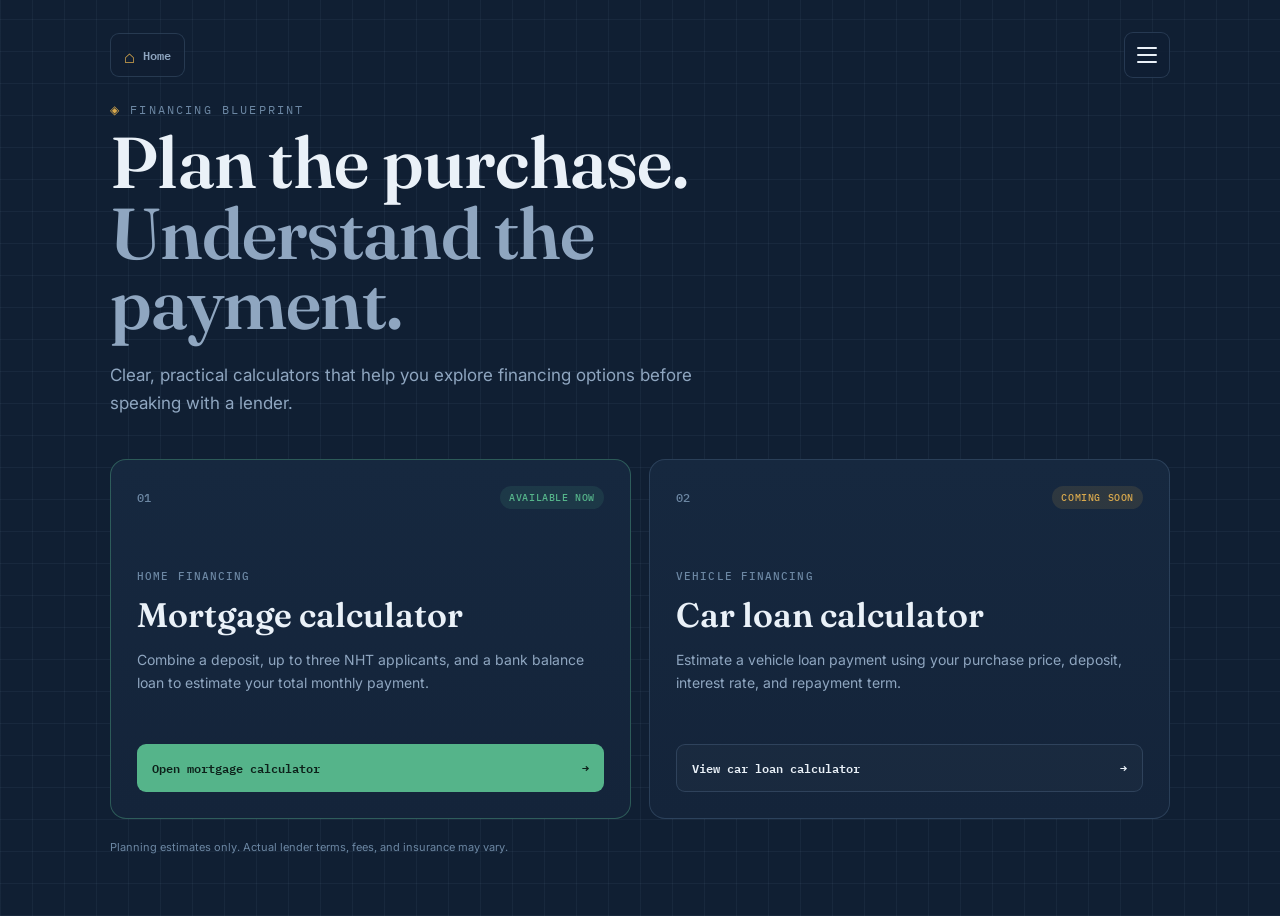
==== commit 11a9130c: "Add shared site navigation" ====
--- a/index.html
+++ b/index.html
@@ -8,6 +8,19 @@
 <link rel="stylesheet" href="styles.css">
 </head>
 <body class="home-page">
+  <header class="site-header">
+    <a class="home-button" href="index.html" aria-label="Go to homepage"><span aria-hidden="true">⌂</span> Home</a>
+    <div class="site-menu">
+      <button class="menu-toggle" type="button" aria-label="Open navigation menu" aria-expanded="false" aria-controls="siteMenu">
+        <span></span><span></span><span></span>
+      </button>
+      <nav class="menu-panel" id="siteMenu" aria-label="Site pages" hidden>
+        <a href="index.html" aria-current="page">Home</a>
+        <a href="mortgage-calculator.html">Mortgage calculator</a>
+        <a href="car-loan-calculator.html">Car loan calculator</a>
+      </nav>
+    </div>
+  </header>
 <main class="home-shell">
   <header class="home-hero">
     <p class="eyebrow">Financing Blueprint</p>
@@ -45,5 +58,6 @@
 
   <p class="home-note">Planning estimates only. Actual lender terms, fees, and insurance may vary.</p>
 </main>
+<script src="navigation.js"></script>
 </body>
 </html>
--- a/styles.css
+++ b/styles.css
@@ -332,21 +332,82 @@
   }
 
   /* ---- site navigation ---- */
-  .page-nav{ max-width:980px; margin:0 auto 20px; }
-  .back-link{
+  .site-header{
+    position:relative;
+    z-index:20;
+    width:min(1060px, 100%);
+    margin:0 auto 24px;
+    display:flex;
+    justify-content:space-between;
+    align-items:center;
+  }
+  .home-button{
+    min-height:44px;
     display:inline-flex;
     align-items:center;
     gap:8px;
+    padding:9px 13px;
+    border:1px solid var(--panel-border);
+    border-radius:9px;
+    background:rgba(16,31,51,0.75);
+    color:var(--muted);
+    font:600 12px 'IBM Plex Mono', monospace;
+    text-decoration:none;
+    transition:color 0.15s ease, border-color 0.15s ease;
+  }
+  .home-button:hover{ color:var(--text); border-color:var(--muted); }
+  .home-button span{ color:var(--deposit); font-size:18px; line-height:1; }
+  .site-menu{ position:relative; }
+  .menu-toggle{
+    width:46px;
+    height:46px;
+    display:flex;
+    flex-direction:column;
+    justify-content:center;
+    align-items:center;
+    gap:5px;
+    padding:0;
+    border:1px solid var(--panel-border);
+    border-radius:9px;
+    background:rgba(16,31,51,0.9);
+    cursor:pointer;
+  }
+  .menu-toggle span{
+    width:20px;
+    height:2px;
+    border-radius:2px;
+    background:var(--text);
+    transition:transform 0.15s ease, opacity 0.15s ease;
+  }
+  .menu-toggle[aria-expanded="true"] span:nth-child(1){ transform:translateY(7px) rotate(45deg); }
+  .menu-toggle[aria-expanded="true"] span:nth-child(2){ opacity:0; }
+  .menu-toggle[aria-expanded="true"] span:nth-child(3){ transform:translateY(-7px) rotate(-45deg); }
+  .menu-panel{
+    position:absolute;
+    top:calc(100% + 9px);
+    right:0;
+    width:min(280px, calc(100vw - 24px));
+    padding:8px;
+    border:1px solid var(--panel-border);
+    border-radius:11px;
+    background:#14243A;
+    box-shadow:0 18px 50px rgba(0,0,0,0.35);
+  }
+  .menu-panel[hidden]{ display:none; }
+  .menu-panel a{
+    display:block;
+    padding:12px;
+    border-radius:7px;
     color:var(--muted);
     font:500 12px 'IBM Plex Mono', monospace;
-    letter-spacing:0.04em;
+    line-height:1.4;
     text-decoration:none;
-    transition:color 0.15s ease;
-  }
-  .back-link:hover{ color:var(--text); }
+  }
+  .menu-panel a:hover{ color:var(--text); background:rgba(255,255,255,0.05); }
+  .menu-panel a[aria-current="page"]{ color:var(--text); background:rgba(111,160,224,0.12); }
 
   /* ---- homepage ---- */
-  .home-page, .coming-soon-page{ display:flex; align-items:center; }
+  .home-page, .coming-soon-page{ display:flex; flex-direction:column; align-items:center; }
   .home-shell{ width:min(1060px, 100%); margin:0 auto; }
   .home-hero{ max-width:760px; margin-bottom:42px; }
   .home-hero h1{ font-size:clamp(42px, 7vw, 72px); line-height:0.98; margin-bottom:22px; }
@@ -400,7 +461,6 @@
 
   /* ---- coming soon ---- */
   .coming-soon-shell{ width:min(720px, 100%); margin:0 auto; }
-  .coming-soon-shell > .back-link{ margin-bottom:22px; }
   .coming-soon-card{
     padding:clamp(28px, 7vw, 64px);
     text-align:center;
@@ -473,7 +533,7 @@
     .stack-labels .row{ gap:12px; align-items:flex-start; }
     .stack-labels .row span{ min-width:0; }
     .stack-labels .row b{ flex:0 0 auto; text-align:right; }
-    .page-nav{ margin-bottom:16px; }
+    .site-header{ margin-bottom:18px; }
     .home-hero{ margin-bottom:28px; }
     .home-hero h1{ font-size:clamp(38px, 13vw, 54px); }
     .home-intro{ font-size:15px; }
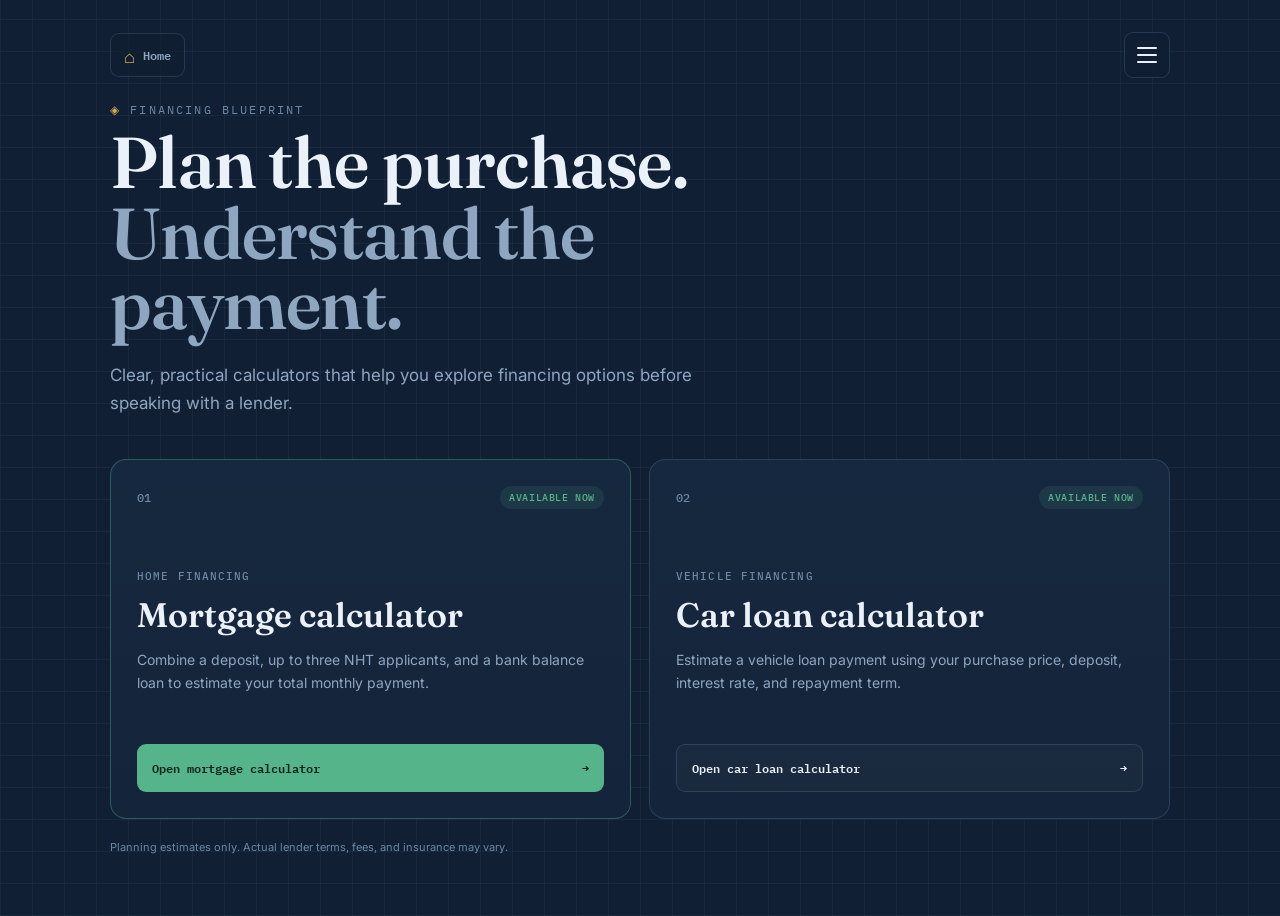
==== commit 360f9c0f: "Build dynamic car loan calculator" ====
--- a/index.html
+++ b/index.html
@@ -45,14 +45,14 @@
     <article class="tool-card">
       <div class="tool-card-top">
         <span class="tool-number">02</span>
-        <span class="availability coming">Coming soon</span>
+        <span class="availability available">Available now</span>
       </div>
       <div>
         <p class="tool-kicker">Vehicle financing</p>
         <h2>Car loan calculator</h2>
         <p>Estimate a vehicle loan payment using your purchase price, deposit, interest rate, and repayment term.</p>
       </div>
-      <a class="tool-button secondary" href="car-loan-calculator.html">View car loan calculator <span aria-hidden="true">→</span></a>
+      <a class="tool-button secondary" href="car-loan-calculator.html">Open car loan calculator <span aria-hidden="true">→</span></a>
     </article>
   </section>
 
--- a/styles.css
+++ b/styles.css
@@ -484,6 +484,37 @@
     text-transform:uppercase;
   }
 
+  /* ---- car loan calculator ---- */
+  .car-calculator-shell{ width:min(1060px, 100%); margin:0 auto; }
+  .calculator-heading{ max-width:680px; margin-bottom:28px; }
+  .car-calculator-grid{ display:grid; grid-template-columns:minmax(0, 1.65fr) minmax(280px, 0.85fr); gap:18px; align-items:start; }
+  .car-input-panel{ padding:26px; }
+  .section-heading{ display:flex; justify-content:space-between; align-items:center; gap:16px; margin-bottom:22px; }
+  .section-heading .eyebrow{ margin:0; }
+  .year-rule{
+    color:var(--bank);
+    font:500 10px 'IBM Plex Mono', monospace;
+    text-align:right;
+  }
+  .car-fields-grid{ display:grid; grid-template-columns:repeat(2, minmax(0, 1fr)); gap:18px 16px; }
+  .car-term-field{ grid-column:1 / -1; max-width:calc(50% - 8px); }
+  .suffix-input input{ text-align:right; }
+  .suffix-input span{ margin:0 0 0 6px; }
+  .rate-note{ margin:20px 0 0; color:var(--muted-2); font-size:11.5px; line-height:1.55; }
+
+  .car-results-panel{ position:sticky; top:20px; padding:26px; border-top:3px solid var(--bank); }
+  .car-monthly{ margin:14px 0 28px; }
+  .car-monthly > span{ color:var(--muted-2); font:500 14px 'IBM Plex Mono', monospace; }
+  .car-monthly strong{ display:block; margin:3px 0; color:var(--text); font:700 clamp(32px, 4vw, 46px) 'Fraunces', serif; overflow-wrap:anywhere; }
+  .car-monthly small{ color:var(--muted); font:500 11px 'IBM Plex Mono', monospace; }
+  .car-result-list{ display:flex; flex-direction:column; border-top:1px solid var(--panel-border); }
+  .car-result-list > div{ display:flex; justify-content:space-between; gap:16px; padding:13px 0; border-bottom:1px solid var(--panel-border); }
+  .car-result-list span{ color:var(--muted); font-size:11.5px; }
+  .car-result-list strong{ color:var(--text); font:600 11.5px 'IBM Plex Mono', monospace; text-align:right; }
+  .car-status{ margin:18px 0 0; padding:10px 11px; border-radius:8px; font:500 10.5px/1.5 'IBM Plex Mono', monospace; }
+  .car-status.ready{ color:var(--ok); background:rgba(85,180,138,0.1); }
+  .car-status.warning{ color:var(--danger); background:rgba(225,122,107,0.1); }
+
   /* ---- responsive layout ---- */
   @media (max-width: 760px){
     body{ padding:24px 14px 44px; }
@@ -493,6 +524,8 @@
     .total-left, .stack-bar{ flex-basis:100%; min-width:0; }
     .tool-grid{ grid-template-columns:1fr; }
     .home-page, .coming-soon-page{ align-items:flex-start; }
+    .car-calculator-grid{ grid-template-columns:1fr; }
+    .car-results-panel{ position:static; }
   }
 
   @media (max-width: 560px){
@@ -539,6 +572,12 @@
     .home-intro{ font-size:15px; }
     .tool-card{ min-height:320px; padding:20px; }
     .coming-soon-card{ padding:32px 20px; }
+    .calculator-heading{ margin-bottom:22px; }
+    .car-input-panel, .car-results-panel{ padding:18px; }
+    .section-heading{ align-items:flex-start; flex-direction:column; gap:7px; }
+    .year-rule{ text-align:left; }
+    .car-fields-grid{ grid-template-columns:1fr; gap:14px; }
+    .car-term-field{ grid-column:auto; max-width:none; }
   }
 
   @media (max-width: 360px){
